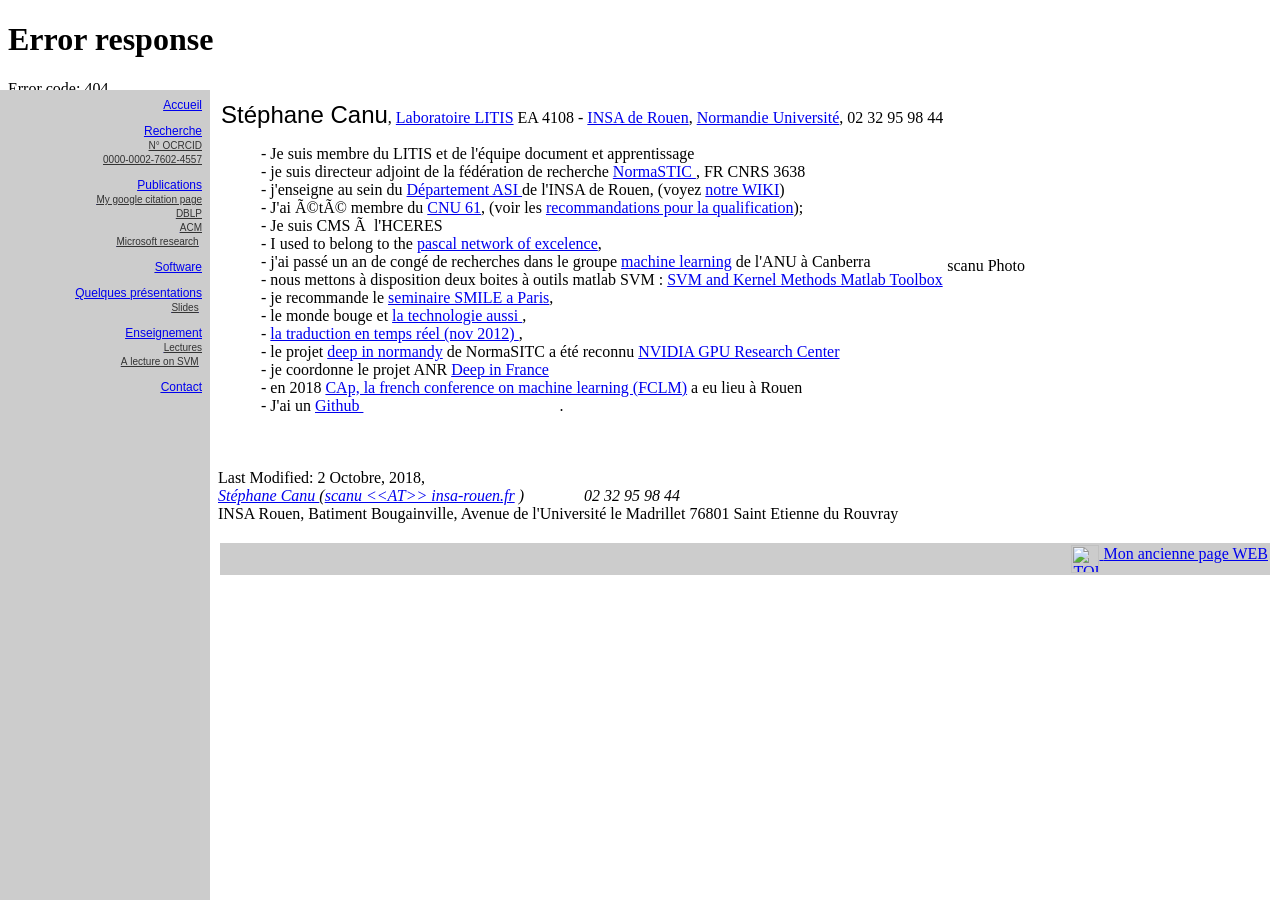
==== index.html @ 5e6851cf "Add files via upload" ====
<!DOCTYPE html PUBLIC "-//W3C//DTD XHTML 1.0 Frameset//FR" "http://www.w3.org/TR/xhtml1/DTD/xhtml1-frameset.dtd">
<html xmlns="http://www.w3.org/1999/xhtml">
<head>
<meta http-equiv="Content-Type" content="text/html;
charset=iso-8859-1" xml:lang="fr"  lang="fr"/>


<meta name="content-language" content="fr" />
<meta name="resource-type" content="document" />
<meta name="distribution" content="global" />
<meta name="copyright" content="&copy; mon copyright" />
<meta name="title" content="St&eacute;phane Canu, Laboratoire LITIS" />
<meta name="description" content="Page personelle de Stephane Cnau" />
<meta name="category" content="page personelle" />
<meta name="robots" content="index,follow" />
<meta name="keywords" content="SVM,machine learning,INSA Rouen" />
<meta name="author" content=">St&eacute;phane Canu" />

<META name="date" content="2014-07-06T08:49:37+00:00">

<title>St&eacute;phane Canu, Laboratoire LITIS </title>
</head>

<script type="text/javascript">

  var _gaq = _gaq || [];
  _gaq.push(['_setAccount', 'UA-36412217-1']);
  _gaq.push(['_trackPageview']);

  (function() {
    var ga = document.createElement('script'); ga.type = 'text/javascript'; ga.async = true;
    ga.src = ('https:' == document.location.protocol ? 'https://ssl' : 'http://www') + '.google-analytics.com/ga.js';
    var s = document.getElementsByTagName('script')[0]; s.parentNode.insertBefore(ga, s);
  })();

</script>

<frameset frameborder="no" border="0" rows="90,*">
   <frame name="baniere", src="baniere.html"> 
   <frameset cols="210,*" frameborder="no" border="0" framespacing="0"/> 
     <frame src="leftframe.html" name="leftFrame" scrolling="No" noresize="noresize" id="leftFrame" title="leftFrame" />
     <frame src="home.html" name="mainFrame" id="mainFrame" title="mainFrame" />
  </frameset>
</frameset>

<noframes><body>
</body>
</noframes></html>
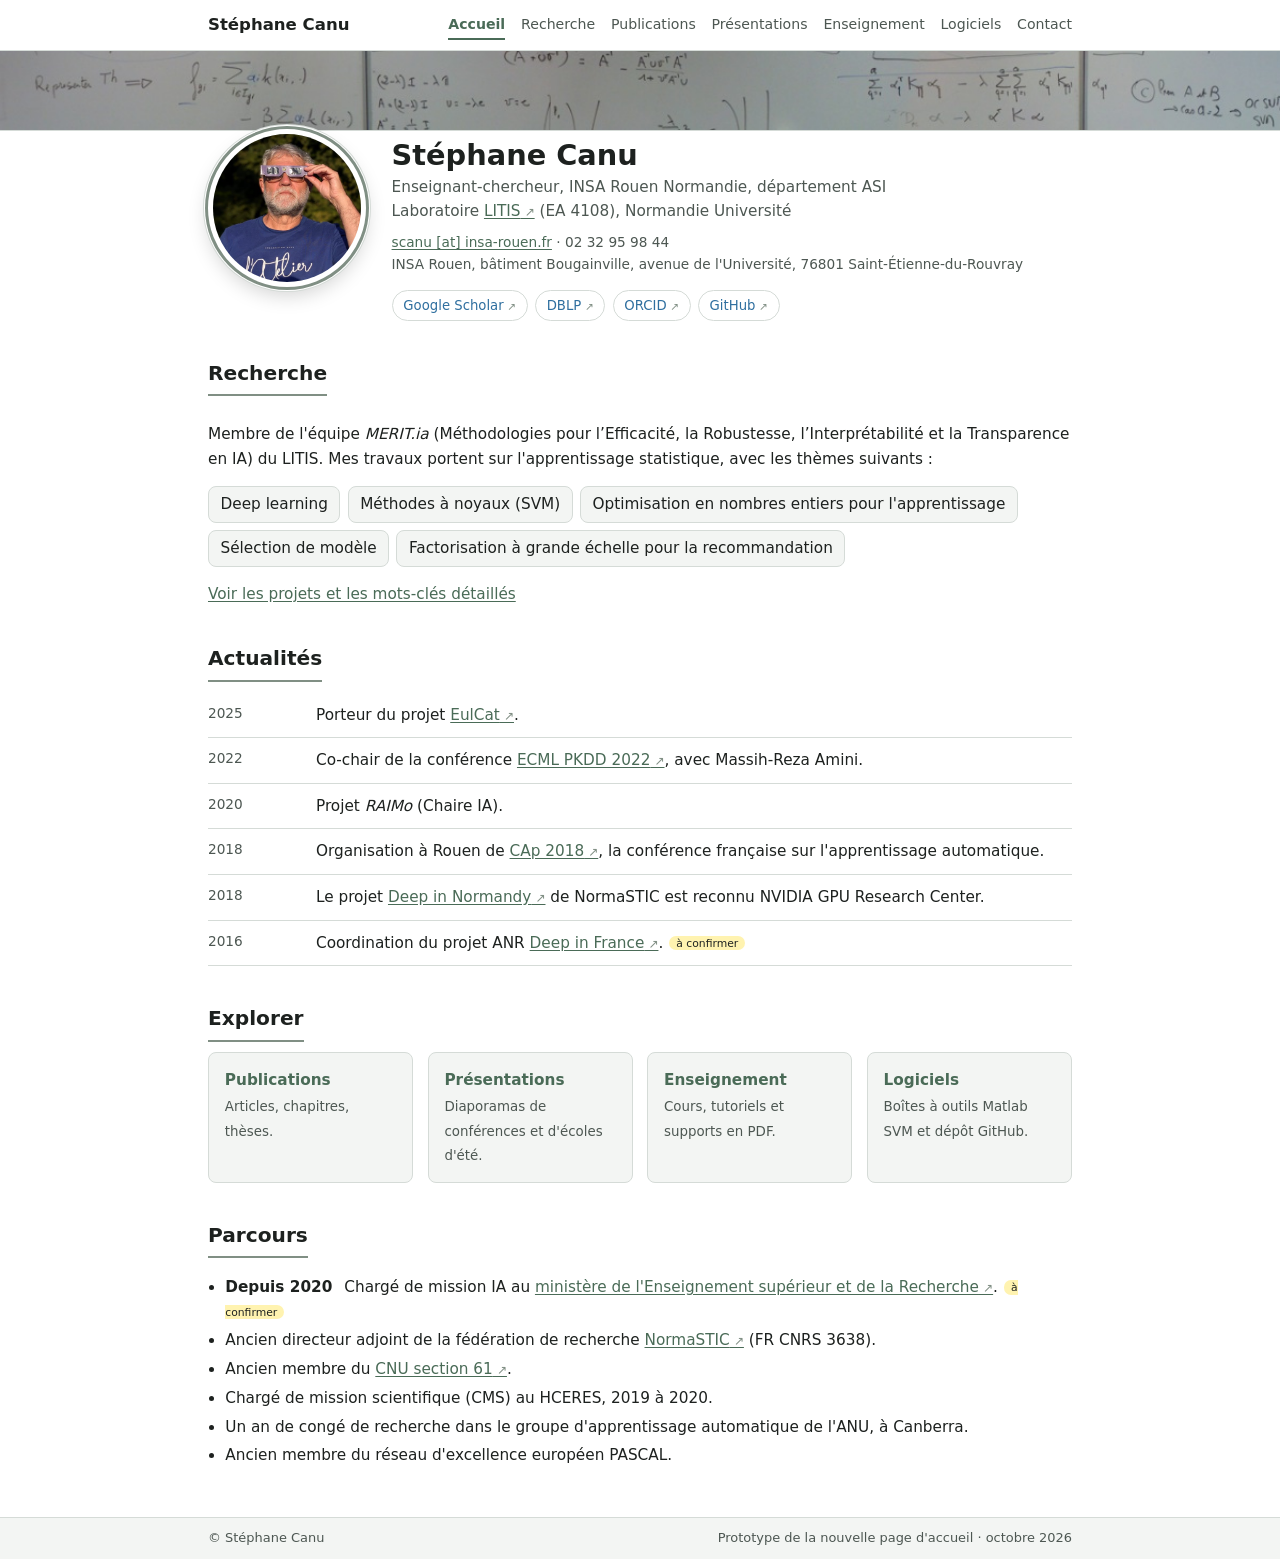
==== commit 9ae5985c: "Refonte du site : nouvelles pages sans frames, responsive, UTF-8 - Accueil, Recherche, Publications," ====
--- a/index.html
+++ b/index.html
@@ -1,48 +1,106 @@
-<!DOCTYPE html PUBLIC "-//W3C//DTD XHTML 1.0 Frameset//FR" "http://www.w3.org/TR/xhtml1/DTD/xhtml1-frameset.dtd">
-<html xmlns="http://www.w3.org/1999/xhtml">
+<!doctype html>
+<html lang="fr">
 <head>
-<meta http-equiv="Content-Type" content="text/html;
-charset=iso-8859-1" xml:lang="fr"  lang="fr"/>
+  <meta charset="utf-8">
+  <meta name="viewport" content="width=device-width, initial-scale=1">
+  <title>Stéphane Canu, LITIS, INSA Rouen Normandie</title>
+  <meta name="description" content="Page personnelle de Stéphane Canu : apprentissage automatique, méthodes à noyaux, optimisation et deep learning. LITIS, INSA Rouen Normandie.">
+  <link rel="stylesheet" href="assets/css/style.css">
+</head>
+<body>
+  <a class="skip" href="#contenu">Aller au contenu</a>
 
+  <header class="site-header">
+    <div class="bar">
+      <a class="brand" href="index.html">Stéphane Canu</a>
+      <nav class="nav" aria-label="Navigation principale">
+        <a href="index.html" aria-current="page">Accueil</a>
+        <a href="Projets.html">Recherche</a>
+        <a href="Publications.html">Publications</a>
+        <a href="Presentation.html">Présentations</a>
+        <a href="Enseignement.html">Enseignement</a>
+        <a href="Software.html">Logiciels</a>
+        <a href="Contact.html">Contact</a>
+      </nav>
+    </div>
+  </header>
 
-<meta name="content-language" content="fr" />
-<meta name="resource-type" content="document" />
-<meta name="distribution" content="global" />
-<meta name="copyright" content="&copy; mon copyright" />
-<meta name="title" content="St&eacute;phane Canu, Laboratoire LITIS" />
-<meta name="description" content="Page personelle de Stephane Cnau" />
-<meta name="category" content="page personelle" />
-<meta name="robots" content="index,follow" />
-<meta name="keywords" content="SVM,machine learning,INSA Rouen" />
-<meta name="author" content=">St&eacute;phane Canu" />
+  <div class="hero" role="img" aria-label="Équations manuscrites sur un tableau blanc"></div>
 
-<META name="date" content="2014-07-06T08:49:37+00:00">
+  <main id="contenu">
+    <div class="identity">
+      <img class="portrait" src="assets/img/portrait.jpg" width="480" height="480" alt="Portrait de Stéphane Canu, en plein air, portant des lunettes d'observation solaire">
+      <div>
+        <h1>Stéphane Canu</h1>
+        <p class="role">Enseignant-chercheur, INSA Rouen Normandie, département ASI<br>
+          Laboratoire <a href="https://litislab.fr/" target="_blank" rel="noopener">LITIS</a> (EA 4108), Normandie Université</p>
+        <p class="contact">
+          <a href="mailto:scanu@insa-rouen.fr">scanu [at] insa-rouen.fr</a> · 02 32 95 98 44<br>
+          INSA Rouen, bâtiment Bougainville, avenue de l'Université, 76801 Saint-Étienne-du-Rouvray
+        </p>
+        <ul class="links" aria-label="Profils en ligne">
+          <li><a href="https://scholar.google.com/citations?user=PpibCZUAAAAJ&amp;hl=en" target="_blank" rel="noopener">Google Scholar</a></li>
+          <li><a href="https://dblp.org/pers/hd/c/Canu:St=eacute=phane" target="_blank" rel="noopener">DBLP</a></li>
+          <li><a href="https://orcid.org/0000-0002-7602-4557" target="_blank" rel="noopener">ORCID</a></li>
+          <li><a href="https://github.com/StephaneCanu?tab=repositories" target="_blank" rel="noopener">GitHub</a></li>
+        </ul>
+      </div>
+    </div>
 
-<title>St&eacute;phane Canu, Laboratoire LITIS </title>
-</head>
+    <section aria-labelledby="recherche">
+      <h2 id="recherche">Recherche</h2>
+      <p>Membre de l'équipe <em>MERIT.ia</em> (Méthodologies pour l’Efficacité, la Robustesse, l’Interprétabilité et la Transparence en IA) du LITIS. Mes travaux portent sur l'apprentissage statistique, avec les thèmes suivants :</p>
+      <ul class="keywords">
+        <li>Deep learning</li>
+        <li>Méthodes à noyaux (SVM)</li>
+        <li>Optimisation en nombres entiers pour l'apprentissage</li>
+        <li>Sélection de modèle</li>
+        <li>Factorisation à grande échelle pour la recommandation</li>
+      </ul>
+      <p><a href="Projets.html">Voir les projets et les mots-clés détaillés</a></p>
+    </section>
 
-<script type="text/javascript">
+    <section aria-labelledby="actualites">
+      <h2 id="actualites">Actualités</h2>
+      <!-- Prototype : éléments repris de l'ancien site (home.html, Projets.html). Dates, titre et statuts à confirmer par Stéphane. -->
+      <ul class="news">
+        <li><time>2025</time> <span>Porteur du projet <a href="https://www.eulcatnormandie.fr/" target="_blank" rel="noopener">EulCat</a>.</span></li>
+        <li><time>2022</time> <span>Co-chair de la conférence <a href="https://ecmlpkdd.org/2022/" target="_blank" rel="noopener">ECML PKDD 2022</a>, avec Massih-Reza Amini.</span></li>
+        <li><time>2020</time><span>Projet <em>RAIMo</em> (Chaire IA).</span></li>
+        <li><time>2018</time><span>Organisation à Rouen de <a href="http://cap2018.litislab.fr/" target="_blank" rel="noopener">CAp 2018</a>, la conférence française sur l'apprentissage automatique.</span></li>
+        <li><time>2018</time><span>Le projet <a href="http://deep.normastic.fr/" target="_blank" rel="noopener">Deep in Normandy</a> de NormaSTIC est reconnu NVIDIA GPU Research Center.</span></li>
+        <li><time>2016</time><span>Coordination du projet ANR <a href="http://www.deepinfrance.fr/" target="_blank" rel="noopener">Deep in France</a>.<span class="badge">à confirmer</span></span></li>
+      </ul>
+    </section>
 
-  var _gaq = _gaq || [];
-  _gaq.push(['_setAccount', 'UA-36412217-1']);
-  _gaq.push(['_trackPageview']);
+    <section aria-labelledby="rubriques">
+      <h2 id="rubriques">Explorer</h2>
+      <div class="cards">
+        <a class="card" href="Publications.html"><strong>Publications</strong><span>Articles, chapitres, thèses.</span></a>
+        <a class="card" href="Presentation.html"><strong>Présentations</strong><span>Diaporamas de conférences et d'écoles d'été.</span></a>
+        <a class="card" href="Enseignement.html"><strong>Enseignement</strong><span>Cours, tutoriels et supports en PDF.</span></a>
+        <a class="card" href="Software.html"><strong>Logiciels</strong><span>Boîtes à outils Matlab SVM et dépôt GitHub.</span></a>
+      </div>
+    </section>
 
-  (function() {
-    var ga = document.createElement('script'); ga.type = 'text/javascript'; ga.async = true;
-    ga.src = ('https:' == document.location.protocol ? 'https://ssl' : 'http://www') + '.google-analytics.com/ga.js';
-    var s = document.getElementsByTagName('script')[0]; s.parentNode.insertBefore(ga, s);
-  })();
+    <section aria-labelledby="parcours">
+      <h2 id="parcours">Parcours</h2>
+      <ul class="tight">
+        <li><time>Depuis 2020</time> Chargé de mission IA au <a href="https://www.enseignementsup-recherche.gouv.fr/" target="_blank" rel="noopener">ministère de l'Enseignement supérieur et de la Recherche</a>.<span class="badge">à confirmer</span></li>
+        <li>Ancien directeur adjoint de la fédération de recherche <a href="http://www.normastic.fr/" target="_blank" rel="noopener">NormaSTIC</a> (FR CNRS 3638).</li>
+        <li>Ancien membre du <a href="https://www.conseil-national-des-universites.fr/" target="_blank" rel="noopener">CNU section 61</a>.</li>
+        <li>Chargé de mission scientifique (CMS) au HCERES, 2019 à 2020.</li>
+        <li>Un an de congé de recherche dans le groupe d'apprentissage automatique de l'ANU, à Canberra.</li>
+        <li>Ancien membre du réseau d'excellence européen PASCAL.</li>
+      </ul>
+    </section>
+  </main>
 
-</script>
-
-<frameset frameborder="no" border="0" rows="90,*">
-   <frame name="baniere", src="baniere.html"> 
-   <frameset cols="210,*" frameborder="no" border="0" framespacing="0"/> 
-     <frame src="leftframe.html" name="leftFrame" scrolling="No" noresize="noresize" id="leftFrame" title="leftFrame" />
-     <frame src="home.html" name="mainFrame" id="mainFrame" title="mainFrame" />
-  </frameset>
-</frameset>
-
-<noframes><body>
+  <footer class="site-footer">
+    <div class="bar">
+      <span>© Stéphane Canu</span>
+      <span>Prototype de la nouvelle page d'accueil · octobre 2026</span>
+    </div>
+  </footer>
 </body>
-</noframes></html>+</html>
--- a/assets/css/style.css
+++ b/assets/css/style.css
@@ -0,0 +1,176 @@
+/* Prototype : site personnel de Stéphane Canu. Charte : skill site-design. */
+:root {
+  --bg: #ffffff;
+  --surface: #f3f5f3;
+  --border: #d5dbd7;
+  --text: #1d211f;
+  --muted: #4d5752;
+  --sage: #808f84;
+  --accent: #4a6b57;
+  --visited: #6b7a70;
+  --sky: #2f6f9f;
+  --mark: #fff3b0;
+  --radius: 8px;
+  --font: system-ui, -apple-system, "Segoe UI", Roboto, Arial, sans-serif;
+}
+:root:not([data-theme="light"]) { color-scheme: light dark; }
+@media (prefers-color-scheme: dark) {
+  :root:not([data-theme="light"]) {
+    --bg: #151a17; --surface: #1e2521; --border: #33403a;
+    --text: #e8ece9; --muted: #aab4ae;
+    --sage: #8fa196; --accent: #9cc4ad; --visited: #a3b0a8; --sky: #8dbbe0; --mark: #4d4720;
+  }
+}
+
+*, *::before, *::after { box-sizing: border-box; }
+html { scroll-behavior: smooth; font-size: 90%; }   /* base réduite : 1rem = 14,4 px */
+body {
+  margin: 0; background: var(--bg); color: var(--text);
+  font: 1.0625rem/1.6 var(--font);
+}
+a { color: var(--accent); text-underline-offset: 2px; }
+a:visited { color: var(--visited); }
+a:hover { color: var(--text); }
+a[target="_blank"]::after { content: " \2197"; font-size: .8em; color: var(--sage); }
+img { max-width: 100%; height: auto; display: block; }
+:focus-visible { outline: 3px solid var(--sky); outline-offset: 2px; border-radius: 3px; }
+
+.skip { position: absolute; left: -999px; top: 0; background: var(--mark); color: var(--text); padding: .5rem 1rem; z-index: 10; }
+.skip:focus { left: 8px; top: 8px; }
+
+/* En-tête et navigation */
+.site-header { position: sticky; top: 0; z-index: 5; background: var(--bg); border-bottom: 1px solid var(--border); }
+.bar { max-width: 62rem; margin: 0 auto; padding: .7rem 1rem; display: flex; align-items: center; justify-content: space-between; gap: 1rem; flex-wrap: wrap; }
+.brand { font-weight: 650; font-size: 1.15rem; color: var(--text); text-decoration: none; }
+.brand:visited { color: var(--text); }
+.nav { display: flex; gap: .25rem 1.1rem; flex-wrap: wrap; font-size: .98rem; }
+.nav a, .nav a:visited { color: var(--muted); text-decoration: none; padding: .2rem 0; border-bottom: 2px solid transparent; }
+.nav a:hover { color: var(--text); border-color: var(--sage); }
+.nav a[aria-current="page"] { color: var(--accent); border-color: var(--accent); font-weight: 600; }
+
+/* Bandeau panoramique */
+.hero { height: clamp(56px, 6.2vw, 96px); background: var(--surface) url("../img/recherche.jpg") center / cover; border-bottom: 1px solid var(--border); }  /* proportions de recherche.jpg (1207x74) */
+
+main { max-width: 62rem; margin: 0 auto; padding: 0 1rem 3rem; }
+
+/* Bloc identité */
+.identity { display: grid; grid-template-columns: 11rem 1fr; gap: 1.75rem; align-items: center; margin-top: -2.5rem; position: relative; }
+.portrait {  /* médaillon : photo ronde, liseré blanc puis double anneau sauge */
+  width: 11rem; height: 11rem; border-radius: 50%; object-fit: cover; object-position: center 30%;
+  border: 5px solid var(--bg); background: var(--surface);
+  box-shadow: 0 0 0 3px var(--sage), 0 0 0 4px var(--bg), 0 0 0 5px var(--border), 0 8px 20px rgba(0,0,0,.18);
+}
+.identity h1 { margin: 3rem 0 .15rem; font-size: 2rem; line-height: 1.2; }
+.role { margin: 0; color: var(--muted); }
+.contact { margin: .6rem 0 0; font-size: .95rem; color: var(--muted); }
+.links { display: flex; flex-wrap: wrap; gap: .5rem; margin: 1rem 0 0; padding: 0; list-style: none; }
+.links a, .links a:visited { display: inline-block; padding: .25rem .75rem; border: 1px solid var(--border); border-radius: 999px; text-decoration: none; font-size: .92rem; color: var(--sky); background: var(--bg); }
+.links a:hover { background: var(--surface); color: var(--text); border-color: var(--sage); }
+
+/* Sections */
+section { margin-top: 2.5rem; }
+h2 { font-size: 1.4rem; margin: 0 0 .75rem; padding-bottom: .35rem; border-bottom: 2px solid var(--sage); display: inline-block; }
+h3 { font-size: 1.05rem; margin: 1.1rem 0 .25rem; }
+ul.tight { padding-left: 1.2rem; margin: .4rem 0; }
+ul.tight li { margin: .3rem 0; }
+ul.tight time { font-weight: 600; margin-right: .5rem; }
+.keywords { display: flex; flex-wrap: wrap; gap: .5rem; padding: 0; list-style: none; }
+.keywords li { background: var(--surface); border: 1px solid var(--border); border-radius: var(--radius); padding: .35rem .8rem; }
+
+/* Actualités */
+.news { list-style: none; padding: 0; margin: 0; }
+.news li { display: grid; grid-template-columns: 6.5rem 1fr; gap: 1rem; padding: .7rem 0; border-bottom: 1px solid var(--border); }
+.news time { color: var(--muted); font-variant-numeric: tabular-nums; font-size: .95rem; }
+.badge { background: var(--mark); color: var(--text); font-size: .75rem; padding: .05rem .5rem; border-radius: 999px; margin-left: .4rem; vertical-align: middle; }
+
+/* Cartes d'accès aux rubriques */
+.cards { display: grid; grid-template-columns: repeat(auto-fit, minmax(13rem, 1fr)); gap: 1rem; }
+.card, .card:visited { display: block; padding: 1rem 1.1rem; border: 1px solid var(--border); border-radius: var(--radius); background: var(--surface); color: var(--text); text-decoration: none; }
+.card:hover { border-color: var(--sage); }
+.card strong { display: block; color: var(--accent); margin-bottom: .15rem; }
+.card span { color: var(--muted); font-size: .93rem; }
+
+.site-footer { border-top: 1px solid var(--border); background: var(--surface); color: var(--muted); font-size: .9rem; }
+.site-footer .bar { justify-content: space-between; }
+
+@media (max-width: 40rem) {
+  .identity { grid-template-columns: 1fr; margin-top: -2rem; gap: .5rem; text-align: left; }
+  .identity h1 { margin-top: .5rem; font-size: 1.7rem; }
+  .portrait { width: 8rem; height: 8rem; }
+  .news li { grid-template-columns: 1fr; gap: .1rem; }
+}
+@media (prefers-reduced-motion: reduce) { html { scroll-behavior: auto; } }
+
+/* Page Publications */
+.page-title { font-size: 2rem; margin: 2rem 0 .5rem; line-height: 1.2; }
+.lead { color: var(--muted); max-width: 46rem; margin: 0 0 1rem; }
+.notice { background: var(--surface); border-left: 4px solid var(--sage); border-radius: 0 var(--radius) var(--radius) 0; padding: .6rem 1rem; margin: 1rem 0; }
+.yearnav { margin: 1.25rem 0 .5rem; }
+.yearnav ul { display: flex; flex-wrap: wrap; gap: .4rem; list-style: none; margin: 0; padding: 0; }
+.yearnav a, .yearnav a:visited { display: block; padding: .15rem .65rem; border: 1px solid var(--border); border-radius: 999px; text-decoration: none; font-size: .92rem; color: var(--accent); font-variant-numeric: tabular-nums; }
+.yearnav a:hover { background: var(--surface); border-color: var(--sage); }
+.filter { margin: 1rem 0 0; }
+.filter[hidden], .year[hidden], .pubs li[hidden] { display: none; }
+.filter label { display: block; font-size: .92rem; color: var(--muted); margin-bottom: .25rem; }
+.filter input { width: 100%; max-width: 28rem; font: inherit; padding: .5rem .75rem; border: 1px solid var(--border); border-radius: var(--radius); background: var(--bg); color: var(--text); }
+.filter input:focus { border-color: var(--sage); }
+#count { margin: .35rem 0 0; font-size: .92rem; color: var(--muted); min-height: 1.4em; }
+.year { scroll-margin-top: 7rem; }
+.pubs { list-style: none; padding: 0; margin: .25rem 0 0; }
+.pubs li { padding: .55rem 0 .55rem .9rem; border-left: 3px solid var(--border); margin: .15rem 0; }
+.pubs li:hover { border-left-color: var(--sage); }
+.pubs em { font-style: italic; }
+@media (max-width: 40rem) { .page-title { font-size: 1.7rem; } }
+a.pdf, a.pdf:visited { display: inline-block; font-size: .84rem; font-weight: 600; line-height: 1.5; padding: 0 .5rem; margin-left: .15rem; border: 1px solid var(--accent); border-radius: 4px; text-decoration: none; color: var(--accent); vertical-align: baseline; }
+a.pdf:hover { background: var(--accent); color: var(--bg); }
+a.pdf[target="_blank"]::after { content: ""; }
+.pdf-demo { font-size: .84rem; font-weight: 600; padding: 0 .4rem; border: 1px solid var(--accent); border-radius: 4px; color: var(--accent); }
+
+/* Page Présentations */
+.muted { color: var(--muted); margin: .1rem 0 .5rem; }
+.talks { list-style: none; padding: 0; margin: .25rem 0 0; }
+.talks li { display: grid; grid-template-columns: 9.5rem 1fr; gap: 1rem; padding: .7rem 0; border-bottom: 1px solid var(--border); }
+.talks li:last-child { border-bottom: 0; }
+.talks time { color: var(--muted); font-size: .95rem; font-variant-numeric: tabular-nums; }
+.talks.nodate li { grid-template-columns: 1fr; }
+.talks .where { display: block; color: var(--muted); font-size: .95rem; }
+.talks .chips { display: block; margin-top: .3rem; }
+.talks.nodate .chips { display: inline; margin: 0; }
+a.pdf, a.chip, a.chip:visited { display: inline-block; font-size: .84rem; font-weight: 600; line-height: 1.5; padding: 0 .5rem; margin: 0 .15rem .15rem 0; border: 1px solid var(--accent); border-radius: 4px; text-decoration: none; color: var(--accent); }
+a.chip { border-color: var(--sky); color: var(--sky); }
+a.chip:hover { background: var(--sky); color: var(--bg); }
+a.chip[target="_blank"]::after { content: ""; }
+@media (max-width: 40rem) { .talks li { grid-template-columns: 1fr; gap: .1rem; } }
+
+/* Page Enseignement */
+.courses { list-style: none; padding: 0; margin: .5rem 0 0; display: grid; gap: .9rem; grid-template-columns: repeat(auto-fit, minmax(19rem, 1fr)); }
+.course { border: 1px solid var(--border); border-radius: var(--radius); background: var(--surface); padding: .9rem 1.1rem; }
+.course h3 { margin: 0; font-size: 1.05rem; line-height: 1.35; color: var(--text); }
+.course-head { display: flex; flex-direction: column; gap: .3rem; align-items: flex-start; margin-bottom: .35rem; }
+.course p { margin: .3rem 0; }
+.course .chips { margin: .5rem 0 0; }
+.level { font-size: .84rem; font-weight: 600; padding: 0 .55rem; border-radius: 999px; background: var(--mark); color: var(--text); }
+.puzzle { margin: .5rem 0 0; }
+.puzzle img { border-radius: var(--radius); border: 1px solid var(--border); }
+
+/* Page Recherche */
+.keywords a, .keywords a:visited { text-decoration: none; }
+.news .where.inline { display: inline; margin-left: .35rem; color: var(--muted); }
+.news .where.inline::before { content: "· "; }
+.news .where { display: block; color: var(--muted); font-size: .95rem; }
+.svm-figure { margin: 2.5rem 0 0; max-width: 20rem; }
+.svm-figure img { border-radius: var(--radius); border: 1px solid var(--border); width: 100%; height: auto; }
+.svm-figure figcaption { font-size: .9rem; color: var(--muted); margin-top: .35rem; }
+
+/* Page Contact */
+.contact-grid { display: grid; gap: 1rem; grid-template-columns: repeat(auto-fit, minmax(18rem, 1fr)); margin-top: 1rem; }
+.card-box { border: 1px solid var(--border); border-radius: var(--radius); background: var(--surface); padding: 1rem 1.25rem; }
+.card-box h2 { font-size: 1.15rem; margin: 0 0 .6rem; border: 0; padding: 0; display: block; }
+.card-box h3 { font-size: .95rem; margin: 1rem 0 .4rem; color: var(--muted); font-weight: 600; }
+address { font-style: normal; }
+.plain { list-style: none; padding: 0; margin: 0; }
+.plain li { margin: .35rem 0; }
+.plain .k { display: inline-block; min-width: 5.5rem; color: var(--muted); font-size: .95rem; }
+.banner { margin: 2rem 0 0; }
+.banner img { width: 100%; height: auto; border-radius: var(--radius); border: 1px solid var(--border); }
+.banner figcaption { font-size: .88rem; color: var(--muted); margin-top: .3rem; text-align: right; }
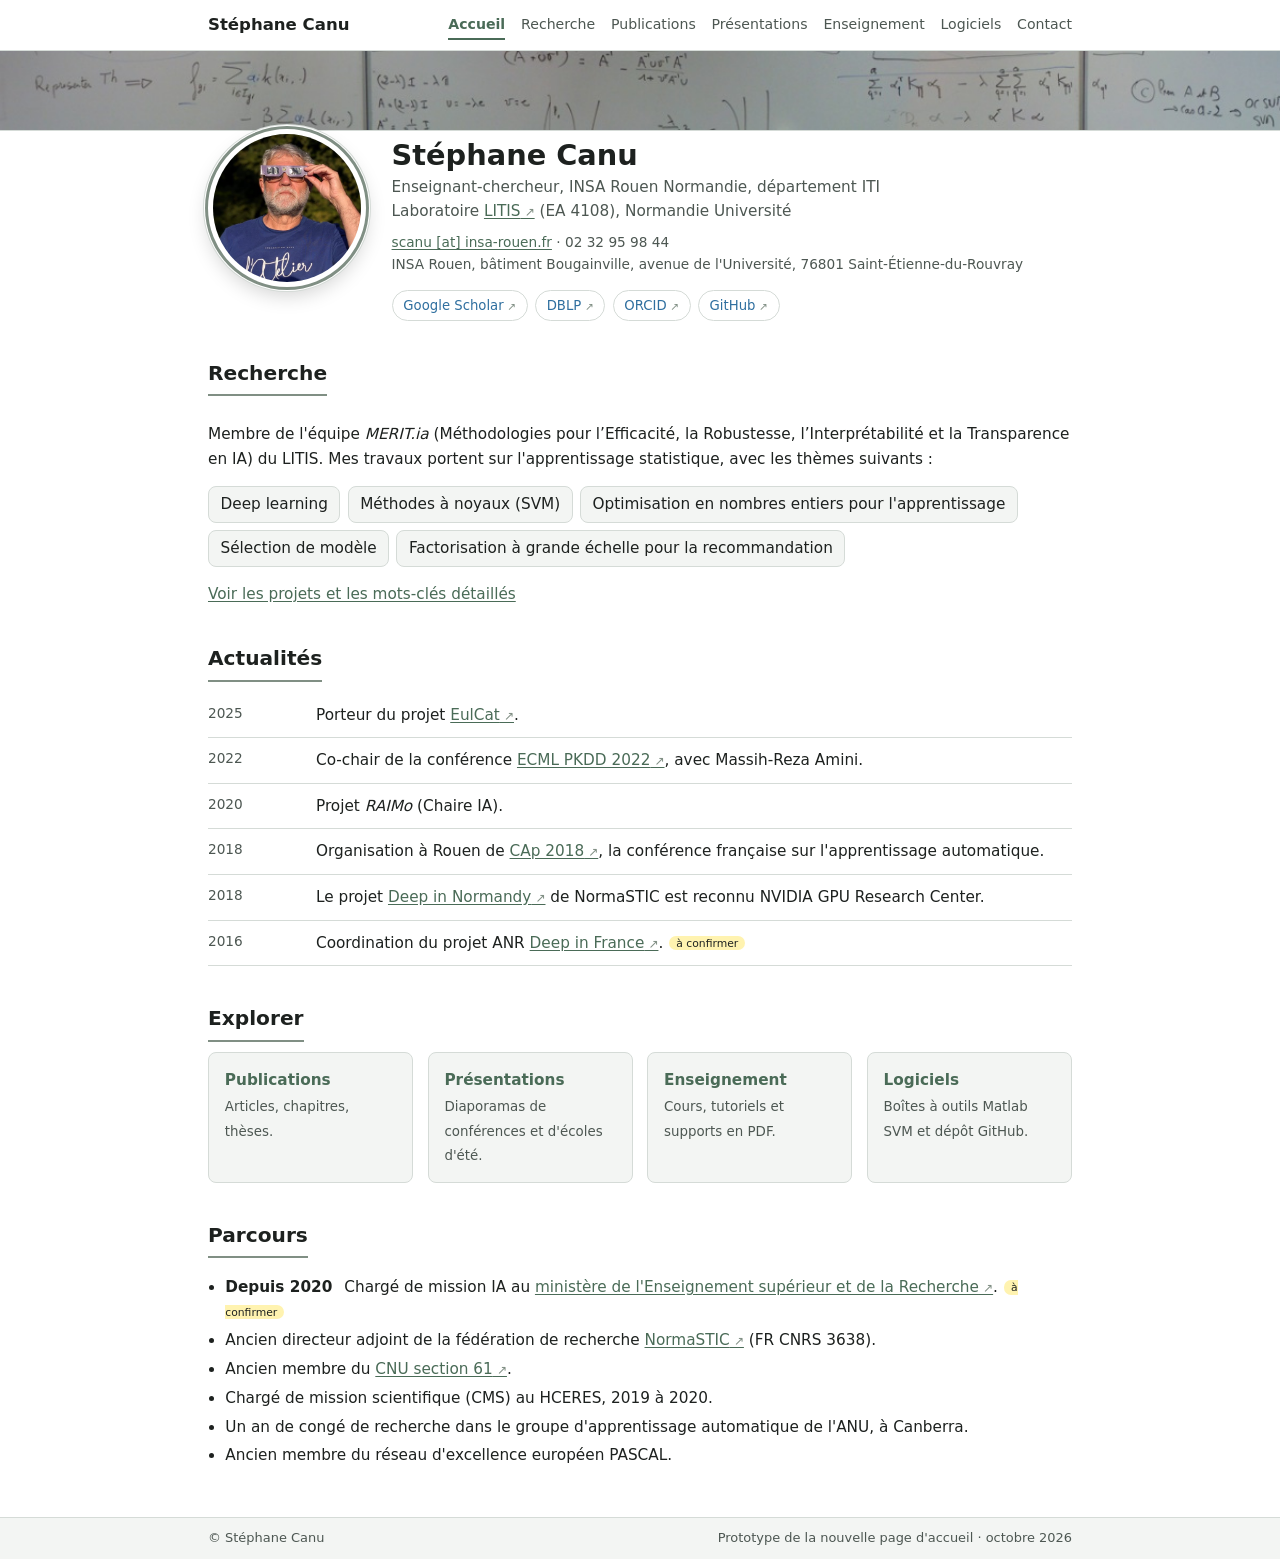
==== commit c327f21d: "Update index.html" ====
--- a/index.html
+++ b/index.html
@@ -32,7 +32,7 @@
       <img class="portrait" src="assets/img/portrait.jpg" width="480" height="480" alt="Portrait de Stéphane Canu, en plein air, portant des lunettes d'observation solaire">
       <div>
         <h1>Stéphane Canu</h1>
-        <p class="role">Enseignant-chercheur, INSA Rouen Normandie, département ASI<br>
+        <p class="role">Enseignant-chercheur, INSA Rouen Normandie, département ITI<br>
           Laboratoire <a href="https://litislab.fr/" target="_blank" rel="noopener">LITIS</a> (EA 4108), Normandie Université</p>
         <p class="contact">
           <a href="mailto:scanu@insa-rouen.fr">scanu [at] insa-rouen.fr</a> · 02 32 95 98 44<br>
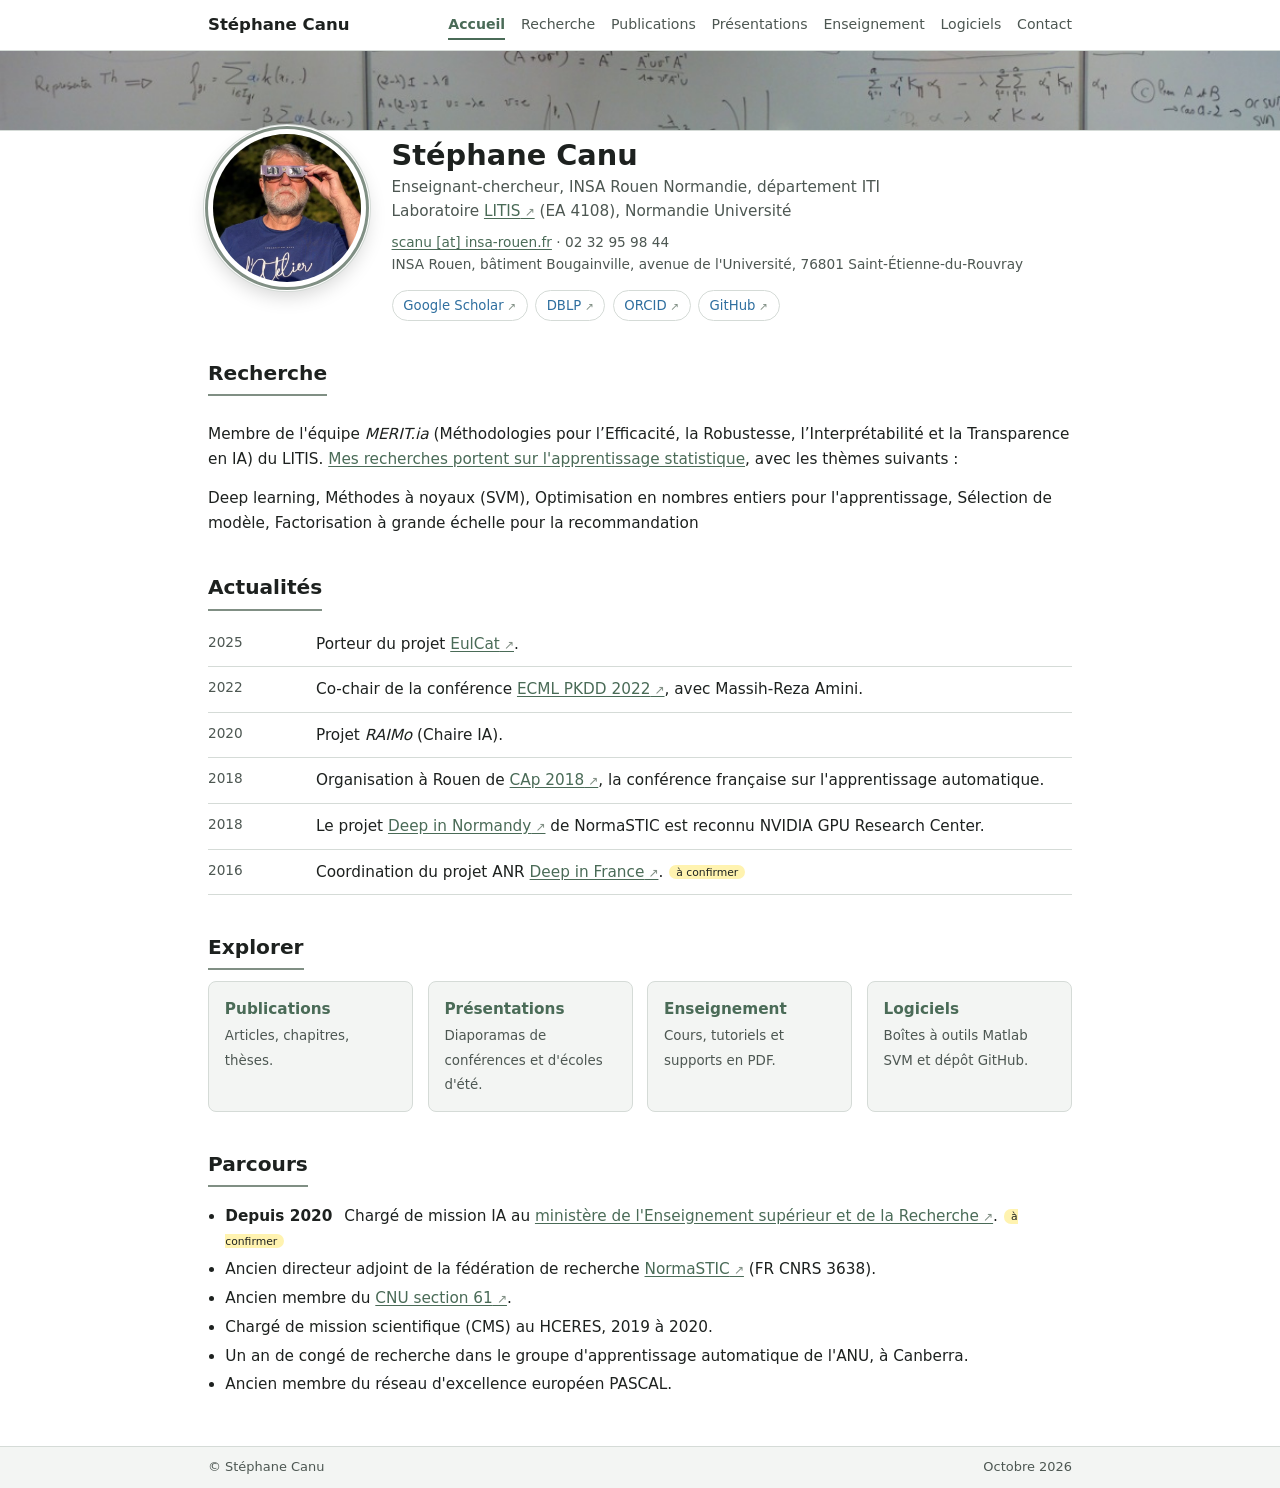
==== commit 42ee3bc2: "Update index.html" ====
--- a/index.html
+++ b/index.html
@@ -20,7 +20,7 @@
         <a href="Presentation.html">Présentations</a>
         <a href="Enseignement.html">Enseignement</a>
         <a href="Software.html">Logiciels</a>
-        <a href="Contact.html">Contact</a>
+        <a href="Contact.html">Contact</a> 
       </nav>
     </div>
   </header>
@@ -49,15 +49,11 @@
 
     <section aria-labelledby="recherche">
       <h2 id="recherche">Recherche</h2>
-      <p>Membre de l'équipe <em>MERIT.ia</em> (Méthodologies pour l’Efficacité, la Robustesse, l’Interprétabilité et la Transparence en IA) du LITIS. Mes travaux portent sur l'apprentissage statistique, avec les thèmes suivants :</p>
-      <ul class="keywords">
-        <li>Deep learning</li>
-        <li>Méthodes à noyaux (SVM)</li>
-        <li>Optimisation en nombres entiers pour l'apprentissage</li>
-        <li>Sélection de modèle</li>
-        <li>Factorisation à grande échelle pour la recommandation</li>
-      </ul>
-      <p><a href="Projets.html">Voir les projets et les mots-clés détaillés</a></p>
+      <p>Membre de l'équipe <em>MERIT.ia</em> (Méthodologies pour l’Efficacité, la Robustesse, l’Interprétabilité et la Transparence en IA)
+        du LITIS. <a href="Projets.html">Mes recherches portent sur l'apprentissage statistique</a>, avec les thèmes suivants :</p>
+Deep learning, Méthodes à noyaux (SVM), Optimisation en nombres entiers pour l'apprentissage, 
+      Sélection de modèle, Factorisation à grande échelle pour la recommandation
+      
     </section>
 
     <section aria-labelledby="actualites">
@@ -99,7 +95,7 @@
   <footer class="site-footer">
     <div class="bar">
       <span>© Stéphane Canu</span>
-      <span>Prototype de la nouvelle page d'accueil · octobre 2026</span>
+      <span>Octobre 2026</span>
     </div>
   </footer>
 </body>
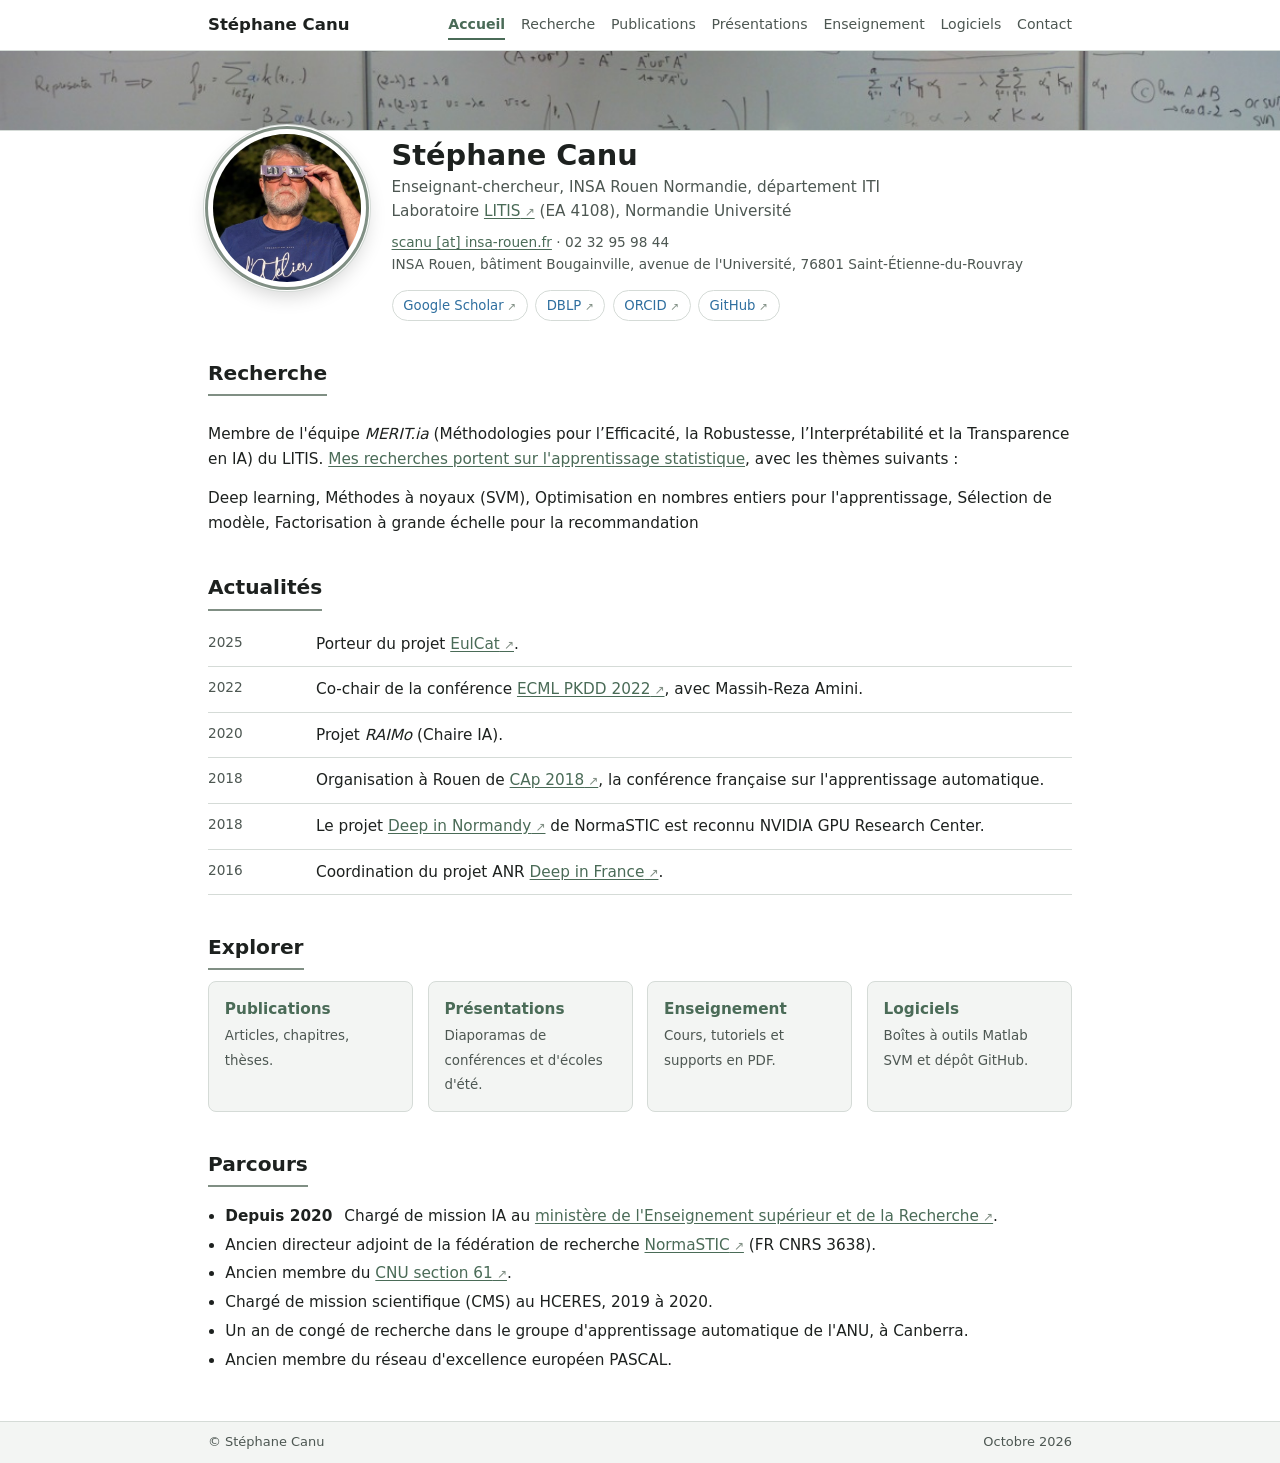
==== commit cbbb4495: "Update index.html" ====
--- a/index.html
+++ b/index.html
@@ -65,7 +65,7 @@
         <li><time>2020</time><span>Projet <em>RAIMo</em> (Chaire IA).</span></li>
         <li><time>2018</time><span>Organisation à Rouen de <a href="http://cap2018.litislab.fr/" target="_blank" rel="noopener">CAp 2018</a>, la conférence française sur l'apprentissage automatique.</span></li>
         <li><time>2018</time><span>Le projet <a href="http://deep.normastic.fr/" target="_blank" rel="noopener">Deep in Normandy</a> de NormaSTIC est reconnu NVIDIA GPU Research Center.</span></li>
-        <li><time>2016</time><span>Coordination du projet ANR <a href="http://www.deepinfrance.fr/" target="_blank" rel="noopener">Deep in France</a>.<span class="badge">à confirmer</span></span></li>
+        <li><time>2016</time><span>Coordination du projet ANR <a href="http://www.deepinfrance.fr/" target="_blank" rel="noopener">Deep in France</a>.</span></li>
       </ul>
     </section>
 
@@ -82,7 +82,7 @@
     <section aria-labelledby="parcours">
       <h2 id="parcours">Parcours</h2>
       <ul class="tight">
-        <li><time>Depuis 2020</time> Chargé de mission IA au <a href="https://www.enseignementsup-recherche.gouv.fr/" target="_blank" rel="noopener">ministère de l'Enseignement supérieur et de la Recherche</a>.<span class="badge">à confirmer</span></li>
+        <li><time>Depuis 2020</time> Chargé de mission IA au <a href="https://www.enseignementsup-recherche.gouv.fr/" target="_blank" rel="noopener">ministère de l'Enseignement supérieur et de la Recherche</a>.</li>
         <li>Ancien directeur adjoint de la fédération de recherche <a href="http://www.normastic.fr/" target="_blank" rel="noopener">NormaSTIC</a> (FR CNRS 3638).</li>
         <li>Ancien membre du <a href="https://www.conseil-national-des-universites.fr/" target="_blank" rel="noopener">CNU section 61</a>.</li>
         <li>Chargé de mission scientifique (CMS) au HCERES, 2019 à 2020.</li>
